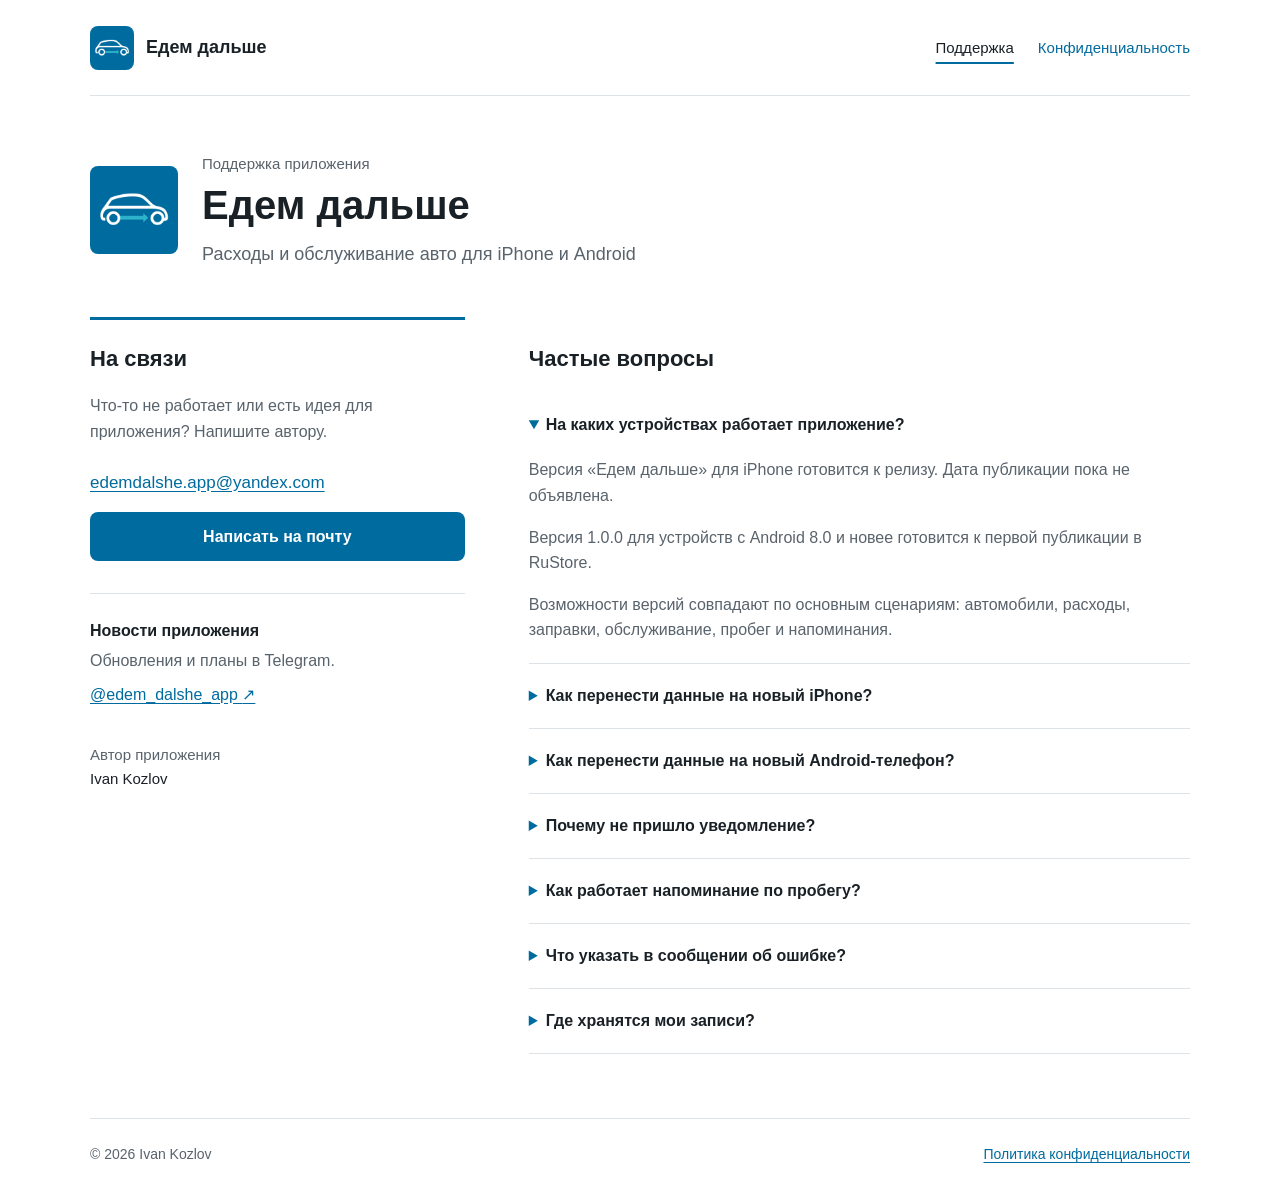
==== index.html @ 386fa248 "Add files via upload" ====
<!doctype html>
<html lang="ru">
<head>
  <meta charset="utf-8">
  <meta name="viewport" content="width=device-width, initial-scale=1">
  <meta name="color-scheme" content="light dark">
  <title>Едем дальше — поддержка</title>
  <meta name="description" content="Поддержка приложения «Едем дальше» для iPhone и Android: связь с автором, перенос данных и ответы на вопросы о напоминаниях.">
  <link rel="icon" type="image/png" href="app-icon.png">
  <link rel="stylesheet" href="styles.css">
</head>
<body>
  <a class="skip" href="#main">К содержимому</a>
  <header class="site-header wrap">
    <a class="brand" href="index.html" aria-label="Едем дальше — поддержка"><img src="app-icon.png" width="44" height="44" alt=""><span>Едем дальше</span></a>
    <nav aria-label="Основная навигация"><a href="index.html" aria-current="page">Поддержка</a><a href="privacy.html">Конфиденциальность</a></nav>
  </header>
  <main id="main" class="wrap">
    <section class="intro" aria-labelledby="title">
      <img class="app-icon" src="app-icon.png" width="88" height="88" alt="Иконка приложения: автомобиль со стрелкой вперёд">
      <div><p class="eyebrow">Поддержка приложения</p><h1 id="title">Едем дальше</h1><p class="lead">Расходы и обслуживание авто для iPhone и Android</p></div>
    </section>
    <div class="support-layout">
      <section class="contact" aria-labelledby="contact-title">
        <h2 id="contact-title">На связи</h2>
        <p>Что-то не работает или есть идея для приложения? Напишите автору.</p>
        <a class="email" href="mailto:edemdalshe.app@yandex.com">edemdalshe.app@yandex.com</a>
        <a class="button" href="mailto:edemdalshe.app@yandex.com?subject=%D0%95%D0%B4%D0%B5%D0%BC%20%D0%B4%D0%B0%D0%BB%D1%8C%D1%88%D0%B5%3A%20%D0%BF%D0%BE%D0%B4%D0%B4%D0%B5%D1%80%D0%B6%D0%BA%D0%B0">Написать на почту</a>
        <div class="channel"><h3>Новости приложения</h3><p>Обновления и планы в Telegram.</p><a href="https://t.me/edem_dalshe_app">@edem_dalshe_app <span aria-hidden="true">↗</span></a></div>
        <p class="author">Автор приложения<br><strong>Ivan Kozlov</strong></p>
      </section>
      <section class="questions" aria-labelledby="questions-title">
        <h2 id="questions-title">Частые вопросы</h2>
        <details open><summary>На каких устройствах работает приложение?</summary><div class="answer"><p>Версия «Едем дальше» для iPhone готовится к релизу. Дата публикации пока не объявлена.</p><p>Версия 1.0.0 для устройств с Android 8.0 и новее готовится к первой публикации в RuStore.</p><p>Возможности версий совпадают по основным сценариям: автомобили, расходы, заправки, обслуживание, пробег и напоминания.</p></div></details>
        <details><summary>Как перенести данные на новый iPhone?</summary><div class="answer">
          <p>В текущей версии нет автоматической синхронизации. После простой установки на новый телефон старые записи не появятся.</p>
          <ol><li>На старом iPhone откройте «Ещё» и трижды нажмите на версию приложения.</li><li>Создайте резервную копию и сохраните файл вне приложения, например в iCloud Drive через «Файлы».</li><li>На новом iPhone откройте то же меню и восстановите данные из файла.</li></ol>
          <p class="notice"><strong>Восстановление заменяет текущие данные.</strong> Сначала сохраните отдельную копию записей нового телефона, если они нужны. Не удаляйте исходный файл до проверки переноса.</p>
        </div></details>
        <details><summary>Как перенести данные на новый Android-телефон?</summary><div class="answer"><p>В приложении пока нет аккаунта, облачной синхронизации или ручного экспорта данных на Android.</p><p>Android может восстановить данные через системную резервную копию или перенос между устройствами, если эта функция включена. Результат зависит от версии Android, производителя телефона и настроек резервного копирования, поэтому автоматическое восстановление не гарантируется.</p><p class="notice"><strong>Не удаляйте приложение со старого телефона, пока не проверите данные на новом.</strong></p></div></details>
        <details><summary>Почему не пришло уведомление?</summary><div class="answer"><p>Проверьте разрешение на уведомления для «Едем дальше» в настройках iPhone или Android, а также режим фокусирования или «Не беспокоить». На Android дополнительно проверьте ограничения фоновой работы и экономии заряда для приложения.</p><p>Уведомление по дате планируется на 09:00. Если это время уже прошло, оно не переносится автоматически на следующий день.</p></div></details>
        <details><summary>Как работает напоминание по пробегу?</summary><div class="answer"><p>Приложение сравнивает порог напоминания с последним внесённым пробегом. Если наступила дата или достигнут пробег, напоминание становится актуальным внутри приложения.</p><p>Пробег нужно обновлять вручную: приложение не считывает одометр и не отправляет отдельное системное уведомление при достижении порога.</p></div></details>
        <details><summary>Что указать в сообщении об ошибке?</summary><div class="answer"><p>Опишите, что произошло и какие действия к этому привели. Укажите модель устройства, версию iOS или Android и версию приложения из раздела «Ещё».</p><p>Можно приложить скриншот. Предварительно закройте госномер, VIN и другую личную информацию. Пароли и коды подтверждения не нужны.</p></div></details>
        <details><summary>Где хранятся мои записи?</summary><div class="answer"><p>Записи об автомобилях хранятся локально на вашем устройстве. Автор не получает их автоматически. Экспортированные копии хранятся там, куда вы их сохранили.</p><p>Подробнее об обработке данных и обращений: <a href="privacy.html">политика конфиденциальности</a>.</p></div></details>
      </section>
    </div>
  </main>
  <footer class="site-footer wrap"><span>© 2026 Ivan Kozlov</span><a href="privacy.html">Политика конфиденциальности</a></footer>
</body>
</html>
---- styles.css ----
:root {
  color-scheme: light dark;
  --bg: #fff;
  --text: #192126;
  --muted: #59636c;
  --line: #dde3e7;
  --accent: #006b9e;
  --soft: #f3f6f8;
  --notice: #eff7f3;
  --notice-line: #3d8066;
  font-family: -apple-system, BlinkMacSystemFont, "Segoe UI", sans-serif;
  font-size: 16px;
  line-height: 1.6;
  letter-spacing: 0;
  background: var(--bg);
  color: var(--text);
}
* { box-sizing: border-box; }
body { margin: 0; overflow-wrap: anywhere; }
a { color: var(--accent); text-underline-offset: .2em; overflow-wrap: anywhere; }
a:hover { text-decoration-thickness: 2px; }
a:focus-visible, summary:focus-visible { outline: 3px solid var(--accent); outline-offset: 5px; }
img { display: block; max-width: 100%; }
.wrap { width: min(1100px, calc(100% - 64px)); margin-inline: auto; }
.site-header { min-height: 96px; display: flex; align-items: center; justify-content: space-between; gap: 24px; border-bottom: 1px solid var(--line); padding-block: 20px; }
.brand { display: flex; align-items: center; gap: 12px; color: var(--text); text-decoration: none; font-weight: 700; font-size: 1.125rem; }
.brand img { border-radius: 8px; flex-shrink: 0; }
nav { display: flex; gap: 24px; flex-wrap: wrap; font-size: .9375rem; }
nav a { text-decoration: none; padding-block: 6px; }
nav a[aria-current="page"] { color: var(--text); text-decoration: underline; text-decoration-color: var(--accent); text-decoration-thickness: 2px; text-underline-offset: 9px; }
.intro { display: flex; align-items: center; gap: 24px; padding-block: 56px 48px; }
.app-icon { border-radius: 8px; flex-shrink: 0; }
.eyebrow { color: var(--muted); font-size: .9375rem; margin: 0 0 6px; }
h1, h2, h3, p { margin-top: 0; }
h1 { font-size: 2.5rem; line-height: 1.15; margin-bottom: 12px; overflow-wrap: anywhere; }
h2 { font-size: 1.375rem; line-height: 1.35; margin-bottom: 20px; }
h3 { font-size: 1rem; margin-bottom: 4px; }
.lead { font-size: 1.125rem; color: var(--muted); margin: 0; }
.support-layout { display: grid; grid-template-columns: minmax(0, .85fr) minmax(0, 1.5fr); gap: 64px; padding-bottom: 64px; }
.contact { border-top: 3px solid var(--accent); padding-top: 24px; }
.contact > p, .channel p { color: var(--muted); }
.email { display: block; margin: 24px 0 16px; font-size: 1.0625rem; }
.button { display: flex; align-items: center; justify-content: center; min-height: 48px; padding: 12px 20px; border-radius: 8px; background: #006b9e; color: #fff; font-weight: 600; text-decoration: none; text-align: center; }
.button:hover { background: #00547e; }
.channel { border-top: 1px solid var(--line); margin-top: 32px; padding-top: 24px; }
.channel p { margin-bottom: 8px; }
.author { margin: 36px 0 0; font-size: .9375rem; }
.author strong { color: var(--text); font-weight: 500; }
.questions { padding-top: 27px; min-width: 0; }
details { border-bottom: 1px solid var(--line); }
summary { cursor: pointer; padding: 20px 0; font-weight: 600; line-height: 1.5; }
summary::marker { color: var(--accent); }
.answer { padding-bottom: 20px; color: var(--muted); }
.answer p:last-child { margin-bottom: 0; }
ol, ul { padding-left: 24px; }
li { margin-bottom: 10px; }
.notice { background: var(--notice); border-left: 3px solid var(--notice-line); padding: 16px 20px; color: var(--text); margin-top: 24px; }
.site-footer { border-top: 1px solid var(--line); padding-block: 24px 32px; display: flex; justify-content: space-between; gap: 16px; flex-wrap: wrap; color: var(--muted); font-size: .875rem; }
.document { max-width: 760px; margin-inline: auto; padding-block: 48px 64px; }
.document h1 { font-size: 2.25rem; margin-bottom: 20px; }
.document .meta { font-size: .9375rem; color: var(--muted); }
.document section { margin-top: 36px; }
.document h2 { margin-bottom: 12px; }
.document p { margin-bottom: 16px; }
.document .scope { background: var(--soft); padding: 20px 24px; margin-block: 28px; }
.skip { position: absolute; top: -100px; left: 16px; padding: 12px; background: var(--bg); z-index: 1; }
.skip:focus { top: 12px; }
@media (prefers-color-scheme: dark) {
  :root { --bg: #141719; --text: #f2f4f5; --muted: #acb7be; --line: #354046; --accent: #64c8f1; --soft: #22292d; --notice: #1e3029; --notice-line: #71b998; }
}
@media (max-width: 760px) {
  .wrap { width: calc(100% - 40px); }
  .site-header { align-items: flex-start; flex-direction: column; gap: 16px; }
  nav { gap: 12px 22px; }
  .intro { gap: 16px; padding-block: 36px; }
  .app-icon { width: 64px; height: 64px; }
  h1 { font-size: 2rem; }
  .support-layout { grid-template-columns: minmax(0, 1fr); gap: 36px; padding-bottom: 40px; }
  .questions { padding-top: 0; }
  .contact { padding-top: 20px; }
  .document { padding-block: 32px 40px; }
  .document h1 { font-size: 1.875rem; }
}
@media (max-width: 360px) {
  .intro { align-items: flex-start; flex-direction: column; }
  .document h1 { font-size: 1.375rem; }
}
@media print {
  :root { --bg: #fff; --text: #000; --muted: #333; --accent: #000; }
  .site-header, .site-footer, .skip { display: none; }
  .wrap { width: 100%; }
  .document { padding: 0; max-width: none; }
}
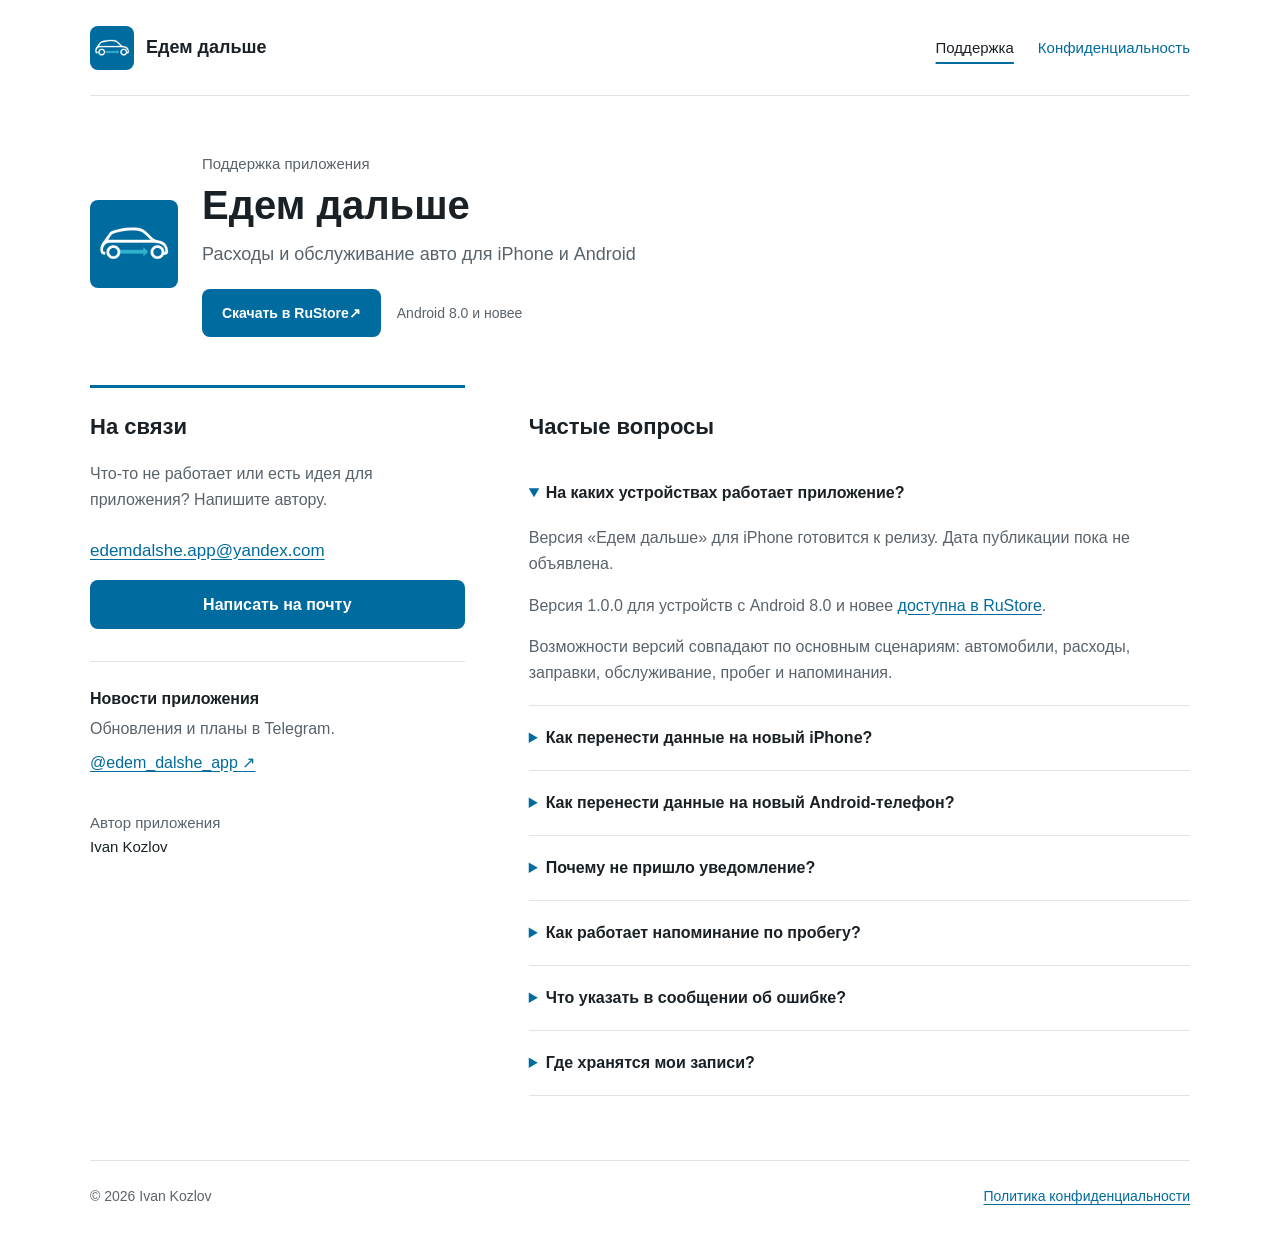
==== commit 1acff690: "Add files via upload rustore-release" ====
--- a/index.html
+++ b/index.html
@@ -18,7 +18,7 @@
   <main id="main" class="wrap">
     <section class="intro" aria-labelledby="title">
       <img class="app-icon" src="app-icon.png" width="88" height="88" alt="Иконка приложения: автомобиль со стрелкой вперёд">
-      <div><p class="eyebrow">Поддержка приложения</p><h1 id="title">Едем дальше</h1><p class="lead">Расходы и обслуживание авто для iPhone и Android</p></div>
+      <div><p class="eyebrow">Поддержка приложения</p><h1 id="title">Едем дальше</h1><p class="lead">Расходы и обслуживание авто для iPhone и Android</p><div class="store-actions"><a class="button store-button" href="https://www.rustore.ru/catalog/app/com.edemdalshe.android" target="_blank" rel="noopener">Скачать в RuStore <span aria-hidden="true">↗</span></a><span>Android 8.0 и новее</span></div></div>
     </section>
     <div class="support-layout">
       <section class="contact" aria-labelledby="contact-title">
@@ -31,7 +31,7 @@
       </section>
       <section class="questions" aria-labelledby="questions-title">
         <h2 id="questions-title">Частые вопросы</h2>
-        <details open><summary>На каких устройствах работает приложение?</summary><div class="answer"><p>Версия «Едем дальше» для iPhone готовится к релизу. Дата публикации пока не объявлена.</p><p>Версия 1.0.0 для устройств с Android 8.0 и новее готовится к первой публикации в RuStore.</p><p>Возможности версий совпадают по основным сценариям: автомобили, расходы, заправки, обслуживание, пробег и напоминания.</p></div></details>
+        <details open><summary>На каких устройствах работает приложение?</summary><div class="answer"><p>Версия «Едем дальше» для iPhone готовится к релизу. Дата публикации пока не объявлена.</p><p>Версия 1.0.0 для устройств с Android 8.0 и новее <a href="https://www.rustore.ru/catalog/app/com.edemdalshe.android" target="_blank" rel="noopener">доступна в RuStore</a>.</p><p>Возможности версий совпадают по основным сценариям: автомобили, расходы, заправки, обслуживание, пробег и напоминания.</p></div></details>
         <details><summary>Как перенести данные на новый iPhone?</summary><div class="answer">
           <p>В текущей версии нет автоматической синхронизации. После простой установки на новый телефон старые записи не появятся.</p>
           <ol><li>На старом iPhone откройте «Ещё» и трижды нажмите на версию приложения.</li><li>Создайте резервную копию и сохраните файл вне приложения, например в iCloud Drive через «Файлы».</li><li>На новом iPhone откройте то же меню и восстановите данные из файла.</li></ol>
--- a/styles.css
+++ b/styles.css
@@ -29,6 +29,7 @@
 nav a { text-decoration: none; padding-block: 6px; }
 nav a[aria-current="page"] { color: var(--text); text-decoration: underline; text-decoration-color: var(--accent); text-decoration-thickness: 2px; text-underline-offset: 9px; }
 .intro { display: flex; align-items: center; gap: 24px; padding-block: 56px 48px; }
+.intro > div { min-width: 0; }
 .app-icon { border-radius: 8px; flex-shrink: 0; }
 .eyebrow { color: var(--muted); font-size: .9375rem; margin: 0 0 6px; }
 h1, h2, h3, p { margin-top: 0; }
@@ -36,7 +37,10 @@
 h2 { font-size: 1.375rem; line-height: 1.35; margin-bottom: 20px; }
 h3 { font-size: 1rem; margin-bottom: 4px; }
 .lead { font-size: 1.125rem; color: var(--muted); margin: 0; }
+.store-actions { display: flex; align-items: center; gap: 16px; margin-top: 20px; color: var(--muted); font-size: .875rem; }
+.store-button { display: inline-flex; width: fit-content; min-height: 44px; padding-inline: 18px; }
 .support-layout { display: grid; grid-template-columns: minmax(0, .85fr) minmax(0, 1.5fr); gap: 64px; padding-bottom: 64px; }
+.support-layout > * { min-width: 0; }
 .contact { border-top: 3px solid var(--accent); padding-top: 24px; }
 .contact > p, .channel p { color: var(--muted); }
 .email { display: block; margin: 24px 0 16px; font-size: 1.0625rem; }
@@ -75,14 +79,17 @@
   .intro { gap: 16px; padding-block: 36px; }
   .app-icon { width: 64px; height: 64px; }
   h1 { font-size: 2rem; }
+  .store-actions { align-items: flex-start; flex-direction: column; gap: 8px; }
   .support-layout { grid-template-columns: minmax(0, 1fr); gap: 36px; padding-bottom: 40px; }
   .questions { padding-top: 0; }
   .contact { padding-top: 20px; }
   .document { padding-block: 32px 40px; }
   .document h1 { font-size: 1.875rem; }
 }
+@media (max-width: 520px) {
+  .intro { align-items: flex-start; flex-direction: column; }
+}
 @media (max-width: 360px) {
-  .intro { align-items: flex-start; flex-direction: column; }
   .document h1 { font-size: 1.375rem; }
 }
 @media print {
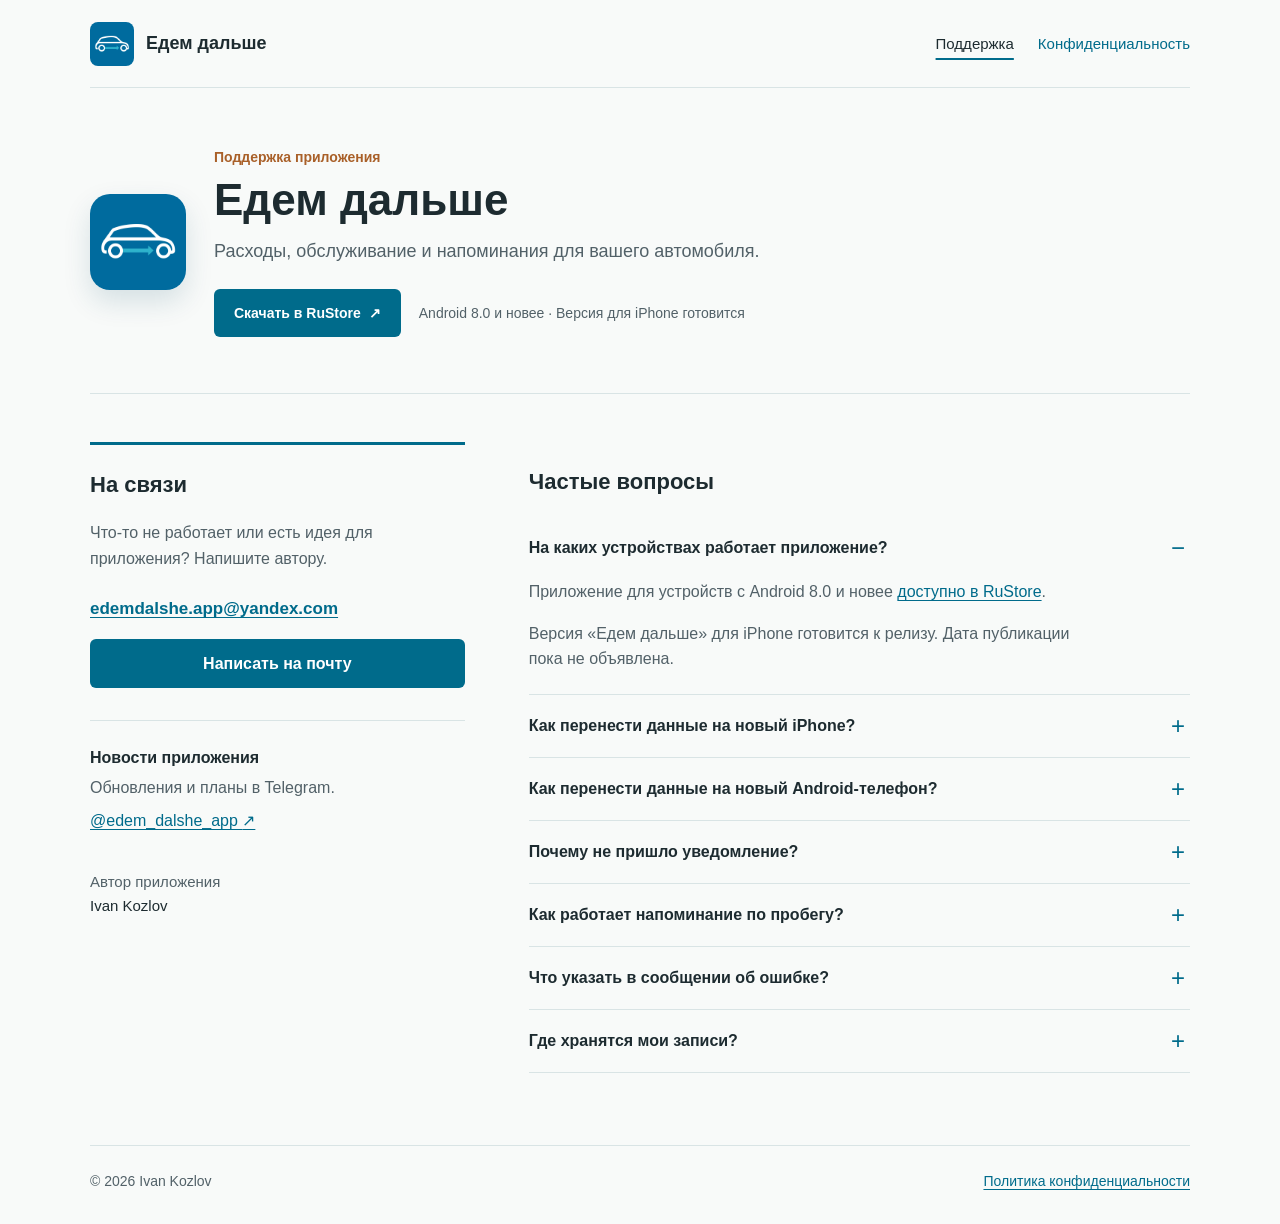
==== commit 31d6abd4: "Add files via upload style editing, version numbering removed" ====
--- a/index.html
+++ b/index.html
@@ -18,7 +18,7 @@
   <main id="main" class="wrap">
     <section class="intro" aria-labelledby="title">
       <img class="app-icon" src="app-icon.png" width="88" height="88" alt="Иконка приложения: автомобиль со стрелкой вперёд">
-      <div><p class="eyebrow">Поддержка приложения</p><h1 id="title">Едем дальше</h1><p class="lead">Расходы и обслуживание авто для iPhone и Android</p><div class="store-actions"><a class="button store-button" href="https://www.rustore.ru/catalog/app/com.edemdalshe.android" target="_blank" rel="noopener">Скачать в RuStore <span aria-hidden="true">↗</span></a><span>Android 8.0 и новее</span></div></div>
+      <div class="intro-copy"><p class="eyebrow">Поддержка приложения</p><h1 id="title">Едем дальше</h1><p class="lead">Расходы, обслуживание и напоминания для вашего автомобиля.</p><div class="store-actions"><a class="button store-button" href="https://www.rustore.ru/catalog/app/com.edemdalshe.android" target="_blank" rel="noopener">Скачать в RuStore <span aria-hidden="true">↗</span></a><span>Android 8.0 и новее · Версия для iPhone готовится</span></div></div>
     </section>
     <div class="support-layout">
       <section class="contact" aria-labelledby="contact-title">
@@ -31,7 +31,7 @@
       </section>
       <section class="questions" aria-labelledby="questions-title">
         <h2 id="questions-title">Частые вопросы</h2>
-        <details open><summary>На каких устройствах работает приложение?</summary><div class="answer"><p>Версия «Едем дальше» для iPhone готовится к релизу. Дата публикации пока не объявлена.</p><p>Версия 1.0.0 для устройств с Android 8.0 и новее <a href="https://www.rustore.ru/catalog/app/com.edemdalshe.android" target="_blank" rel="noopener">доступна в RuStore</a>.</p><p>Возможности версий совпадают по основным сценариям: автомобили, расходы, заправки, обслуживание, пробег и напоминания.</p></div></details>
+        <details open><summary>На каких устройствах работает приложение?</summary><div class="answer"><p>Приложение для устройств с Android 8.0 и новее <a href="https://www.rustore.ru/catalog/app/com.edemdalshe.android" target="_blank" rel="noopener">доступно в RuStore</a>.</p><p>Версия «Едем дальше» для iPhone готовится к релизу. Дата публикации пока не объявлена.</p></div></details>
         <details><summary>Как перенести данные на новый iPhone?</summary><div class="answer">
           <p>В текущей версии нет автоматической синхронизации. После простой установки на новый телефон старые записи не появятся.</p>
           <ol><li>На старом iPhone откройте «Ещё» и трижды нажмите на версию приложения.</li><li>Создайте резервную копию и сохраните файл вне приложения, например в iCloud Drive через «Файлы».</li><li>На новом iPhone откройте то же меню и восстановите данные из файла.</li></ol>
--- a/styles.css
+++ b/styles.css
@@ -1,11 +1,13 @@
 :root {
   color-scheme: light dark;
-  --bg: #fff;
-  --text: #192126;
-  --muted: #59636c;
-  --line: #dde3e7;
-  --accent: #006b9e;
-  --soft: #f3f6f8;
+  --bg: #f8faf9;
+  --text: #1d2b30;
+  --muted: #526168;
+  --line: #d9e4e5;
+  --accent: #006b8b;
+  --accent-hover: #00536e;
+  --warm: #a96029;
+  --soft: #eef4f4;
   --notice: #eff7f3;
   --notice-line: #3d8066;
   font-family: -apple-system, BlinkMacSystemFont, "Segoe UI", sans-serif;
@@ -22,39 +24,42 @@
 a:focus-visible, summary:focus-visible { outline: 3px solid var(--accent); outline-offset: 5px; }
 img { display: block; max-width: 100%; }
 .wrap { width: min(1100px, calc(100% - 64px)); margin-inline: auto; }
-.site-header { min-height: 96px; display: flex; align-items: center; justify-content: space-between; gap: 24px; border-bottom: 1px solid var(--line); padding-block: 20px; }
+.site-header { min-height: 88px; display: flex; align-items: center; justify-content: space-between; gap: 24px; border-bottom: 1px solid var(--line); padding-block: 18px; }
 .brand { display: flex; align-items: center; gap: 12px; color: var(--text); text-decoration: none; font-weight: 700; font-size: 1.125rem; }
 .brand img { border-radius: 8px; flex-shrink: 0; }
 nav { display: flex; gap: 24px; flex-wrap: wrap; font-size: .9375rem; }
 nav a { text-decoration: none; padding-block: 6px; }
 nav a[aria-current="page"] { color: var(--text); text-decoration: underline; text-decoration-color: var(--accent); text-decoration-thickness: 2px; text-underline-offset: 9px; }
-.intro { display: flex; align-items: center; gap: 24px; padding-block: 56px 48px; }
-.intro > div { min-width: 0; }
-.app-icon { border-radius: 8px; flex-shrink: 0; }
-.eyebrow { color: var(--muted); font-size: .9375rem; margin: 0 0 6px; }
+.intro { display: flex; align-items: center; gap: 28px; padding-block: 58px 56px; border-bottom: 1px solid var(--line); }
+.intro-copy { min-width: 0; }
+.app-icon { width: 96px; height: 96px; border-radius: 20px; flex-shrink: 0; box-shadow: 0 12px 28px rgba(0, 72, 96, .14); }
+.eyebrow { color: var(--warm); font-size: .875rem; font-weight: 700; margin: 0 0 7px; }
 h1, h2, h3, p { margin-top: 0; }
-h1 { font-size: 2.5rem; line-height: 1.15; margin-bottom: 12px; overflow-wrap: anywhere; }
+h1 { font-size: 2.75rem; line-height: 1.12; margin-bottom: 12px; overflow-wrap: anywhere; }
 h2 { font-size: 1.375rem; line-height: 1.35; margin-bottom: 20px; }
 h3 { font-size: 1rem; margin-bottom: 4px; }
-.lead { font-size: 1.125rem; color: var(--muted); margin: 0; }
-.store-actions { display: flex; align-items: center; gap: 16px; margin-top: 20px; color: var(--muted); font-size: .875rem; }
-.store-button { display: inline-flex; width: fit-content; min-height: 44px; padding-inline: 18px; }
-.support-layout { display: grid; grid-template-columns: minmax(0, .85fr) minmax(0, 1.5fr); gap: 64px; padding-bottom: 64px; }
+.lead { max-width: 620px; font-size: 1.125rem; color: var(--muted); margin: 0; }
+.store-actions { display: flex; align-items: center; flex-wrap: wrap; gap: 12px 18px; margin-top: 24px; color: var(--muted); font-size: .875rem; }
+.store-button { display: inline-flex; width: fit-content; min-height: 48px; padding-inline: 20px; gap: 8px; }
+.support-layout { display: grid; grid-template-columns: minmax(0, .85fr) minmax(0, 1.5fr); gap: 64px; padding-block: 48px 72px; }
 .support-layout > * { min-width: 0; }
-.contact { border-top: 3px solid var(--accent); padding-top: 24px; }
+.contact { border-top: 3px solid var(--accent); padding-top: 25px; }
 .contact > p, .channel p { color: var(--muted); }
-.email { display: block; margin: 24px 0 16px; font-size: 1.0625rem; }
-.button { display: flex; align-items: center; justify-content: center; min-height: 48px; padding: 12px 20px; border-radius: 8px; background: #006b9e; color: #fff; font-weight: 600; text-decoration: none; text-align: center; }
-.button:hover { background: #00547e; }
+.email { display: block; margin: 24px 0 16px; font-size: 1.0625rem; font-weight: 600; }
+.button { display: flex; align-items: center; justify-content: center; min-height: 48px; padding: 12px 20px; border-radius: 6px; background: #006b8b; color: #fff; font-weight: 600; text-decoration: none; text-align: center; }
+.button:hover { background: var(--accent-hover); }
 .channel { border-top: 1px solid var(--line); margin-top: 32px; padding-top: 24px; }
 .channel p { margin-bottom: 8px; }
 .author { margin: 36px 0 0; font-size: .9375rem; }
 .author strong { color: var(--text); font-weight: 500; }
-.questions { padding-top: 27px; min-width: 0; }
+.questions { padding-top: 25px; min-width: 0; }
 details { border-bottom: 1px solid var(--line); }
-summary { cursor: pointer; padding: 20px 0; font-weight: 600; line-height: 1.5; }
-summary::marker { color: var(--accent); }
-.answer { padding-bottom: 20px; color: var(--muted); }
+summary { cursor: pointer; display: flex; align-items: center; justify-content: space-between; gap: 20px; list-style: none; padding: 19px 0; font-weight: 600; line-height: 1.5; }
+summary::-webkit-details-marker { display: none; }
+summary::after { content: "+"; flex: 0 0 24px; color: var(--accent); font-size: 1.5rem; font-weight: 400; line-height: 1; text-align: center; }
+details[open] summary::after { content: "−"; }
+summary:hover { color: var(--accent); }
+.answer { max-width: 66ch; padding: 0 36px 22px 0; color: var(--muted); }
 .answer p:last-child { margin-bottom: 0; }
 ol, ul { padding-left: 24px; }
 li { margin-bottom: 10px; }
@@ -70,17 +75,17 @@
 .skip { position: absolute; top: -100px; left: 16px; padding: 12px; background: var(--bg); z-index: 1; }
 .skip:focus { top: 12px; }
 @media (prefers-color-scheme: dark) {
-  :root { --bg: #141719; --text: #f2f4f5; --muted: #acb7be; --line: #354046; --accent: #64c8f1; --soft: #22292d; --notice: #1e3029; --notice-line: #71b998; }
+  :root { --bg: #131b1e; --text: #f0f5f4; --muted: #b2c1c4; --line: #33454a; --accent: #78cfe3; --accent-hover: #075b77; --warm: #e9ac74; --soft: #223034; --notice: #1e3029; --notice-line: #71b998; }
 }
 @media (max-width: 760px) {
   .wrap { width: calc(100% - 40px); }
   .site-header { align-items: flex-start; flex-direction: column; gap: 16px; }
   nav { gap: 12px 22px; }
-  .intro { gap: 16px; padding-block: 36px; }
-  .app-icon { width: 64px; height: 64px; }
+  .intro { gap: 18px; padding-block: 40px; }
+  .app-icon { width: 72px; height: 72px; border-radius: 16px; }
   h1 { font-size: 2rem; }
-  .store-actions { align-items: flex-start; flex-direction: column; gap: 8px; }
-  .support-layout { grid-template-columns: minmax(0, 1fr); gap: 36px; padding-bottom: 40px; }
+  .store-actions { align-items: flex-start; flex-direction: column; gap: 10px; }
+  .support-layout { grid-template-columns: minmax(0, 1fr); gap: 42px; padding-block: 38px 48px; }
   .questions { padding-top: 0; }
   .contact { padding-top: 20px; }
   .document { padding-block: 32px 40px; }
@@ -88,6 +93,7 @@
 }
 @media (max-width: 520px) {
   .intro { align-items: flex-start; flex-direction: column; }
+  .answer { padding-right: 0; }
 }
 @media (max-width: 360px) {
   .document h1 { font-size: 1.375rem; }
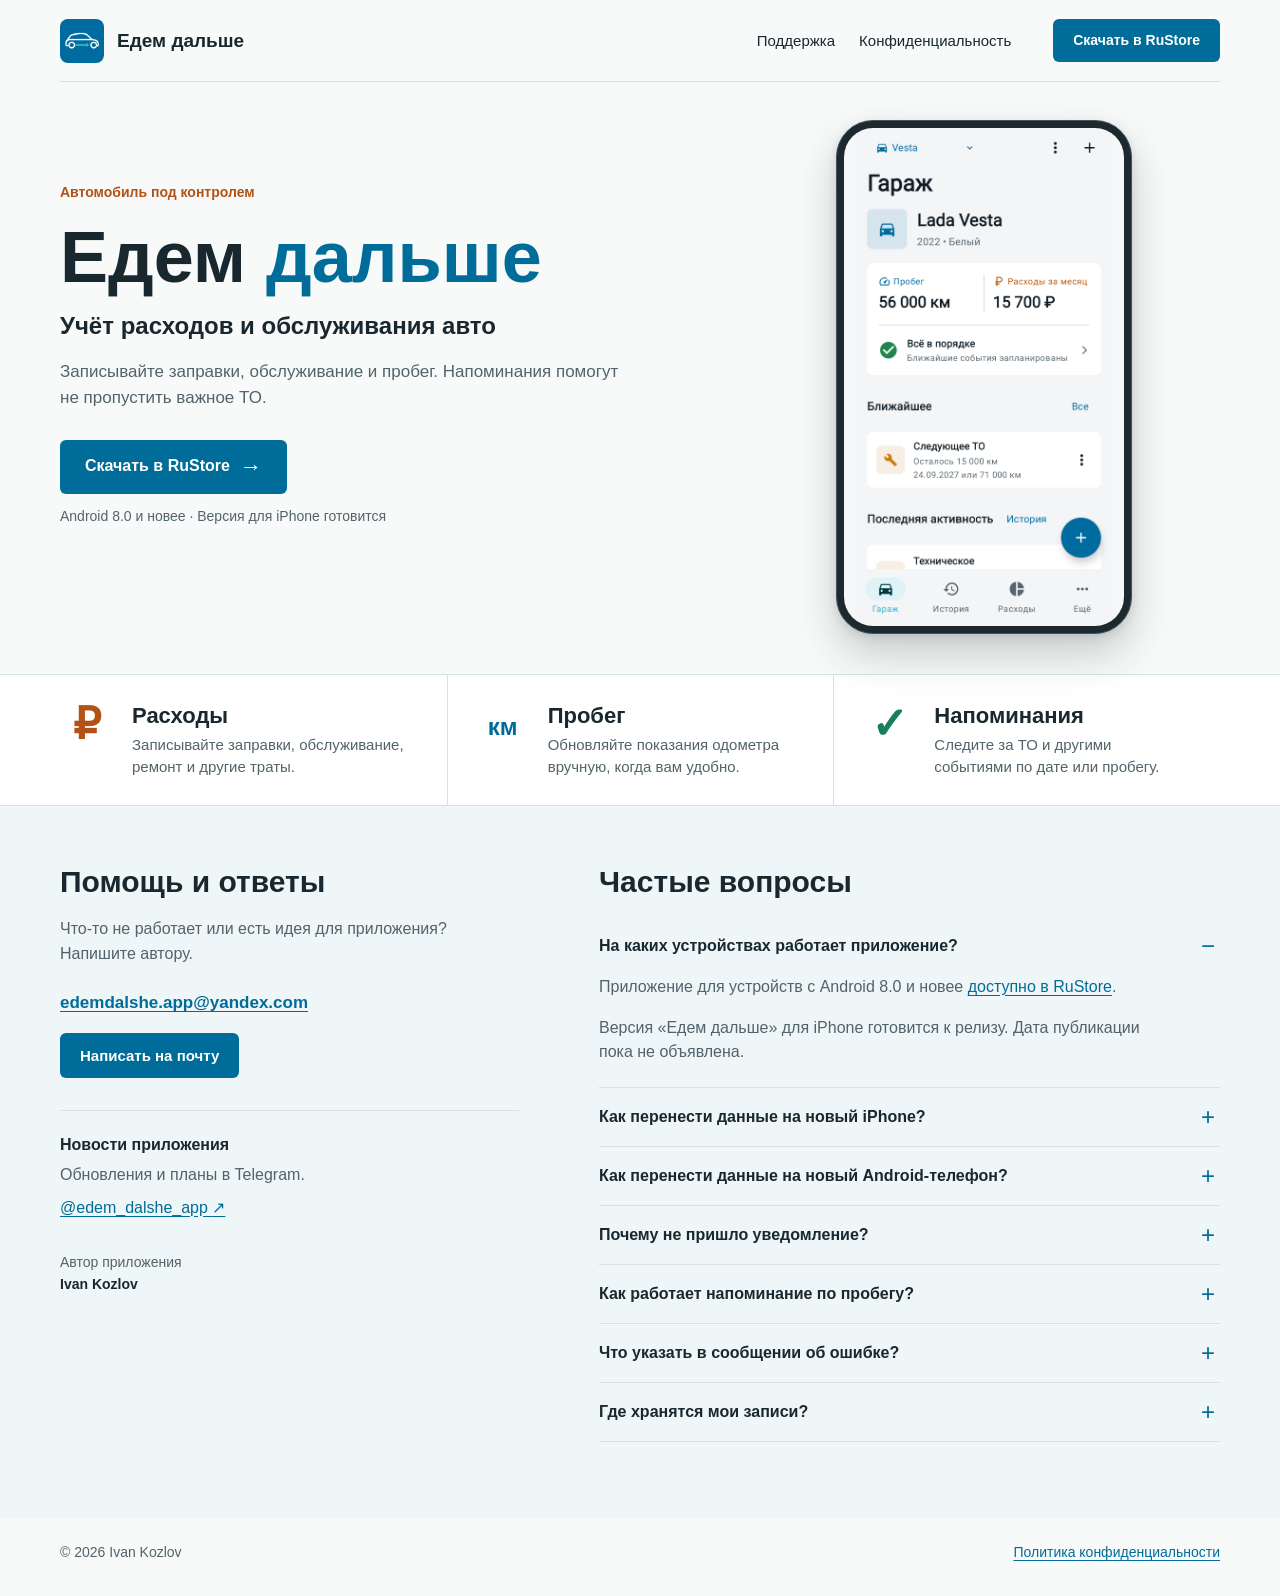
==== commit 54d5f59e: "new styles" ====
--- a/index.html
+++ b/index.html
@@ -4,25 +4,46 @@
   <meta charset="utf-8">
   <meta name="viewport" content="width=device-width, initial-scale=1">
   <meta name="color-scheme" content="light dark">
-  <title>Едем дальше — поддержка</title>
-  <meta name="description" content="Поддержка приложения «Едем дальше» для iPhone и Android: связь с автором, перенос данных и ответы на вопросы о напоминаниях.">
+  <title>Едем дальше — расходы и обслуживание автомобиля</title>
+  <meta name="description" content="Едем дальше — учёт расходов, пробега и обслуживания автомобиля. Скачать для Android в RuStore, поддержка и ответы на вопросы.">
   <link rel="icon" type="image/png" href="app-icon.png">
   <link rel="stylesheet" href="styles.css">
 </head>
 <body>
   <a class="skip" href="#main">К содержимому</a>
   <header class="site-header wrap">
-    <a class="brand" href="index.html" aria-label="Едем дальше — поддержка"><img src="app-icon.png" width="44" height="44" alt=""><span>Едем дальше</span></a>
-    <nav aria-label="Основная навигация"><a href="index.html" aria-current="page">Поддержка</a><a href="privacy.html">Конфиденциальность</a></nav>
+    <a class="brand" href="index.html" aria-label="Едем дальше — главная"><img src="app-icon.png" width="44" height="44" alt=""><span>Едем дальше</span></a>
+    <div class="header-actions">
+      <nav aria-label="Основная навигация"><a href="#support">Поддержка</a><a href="privacy.html">Конфиденциальность</a></nav>
+      <a class="header-download" href="https://www.rustore.ru/catalog/app/com.edemdalshe.android" target="_blank" rel="noopener">Скачать в RuStore</a>
+    </div>
   </header>
-  <main id="main" class="wrap">
-    <section class="intro" aria-labelledby="title">
-      <img class="app-icon" src="app-icon.png" width="88" height="88" alt="Иконка приложения: автомобиль со стрелкой вперёд">
-      <div class="intro-copy"><p class="eyebrow">Поддержка приложения</p><h1 id="title">Едем дальше</h1><p class="lead">Расходы, обслуживание и напоминания для вашего автомобиля.</p><div class="store-actions"><a class="button store-button" href="https://www.rustore.ru/catalog/app/com.edemdalshe.android" target="_blank" rel="noopener">Скачать в RuStore <span aria-hidden="true">↗</span></a><span>Android 8.0 и новее · Версия для iPhone готовится</span></div></div>
+  <main id="main">
+    <section class="intro wrap" aria-labelledby="title">
+      <div class="intro-copy">
+        <p class="eyebrow">Автомобиль под контролем</p>
+        <h1 id="title">Едем <span>дальше</span></h1>
+        <p class="lead">Учёт расходов и обслуживания авто</p>
+        <p class="intro-description">Записывайте заправки, обслуживание и пробег. Напоминания помогут не пропустить важное ТО.</p>
+        <a class="button primary-download" href="https://www.rustore.ru/catalog/app/com.edemdalshe.android" target="_blank" rel="noopener">Скачать в RuStore <span aria-hidden="true">→</span></a>
+        <p class="availability">Android 8.0 и новее · Версия для iPhone готовится</p>
+      </div>
+      <figure class="app-preview"><img src="garage-preview.png" width="1179" height="2096" alt="Экран гаража: автомобиль Lada Vesta, пробег, расходы за месяц и ближайшее ТО"></figure>
     </section>
-    <div class="support-layout">
+    <section class="features-band" aria-labelledby="features-title">
+      <div class="wrap">
+        <h2 id="features-title" class="sr-only">Возможности приложения</h2>
+        <div class="features">
+          <div class="feature"><span class="feature-mark expense-mark" aria-hidden="true">₽</span><div><h3>Расходы</h3><p>Записывайте заправки, обслуживание, ремонт и другие траты.</p></div></div>
+          <div class="feature"><span class="feature-mark mileage-mark" aria-hidden="true">км</span><div><h3>Пробег</h3><p>Обновляйте показания одометра вручную, когда вам удобно.</p></div></div>
+          <div class="feature"><span class="feature-mark reminder-mark" aria-hidden="true">✓</span><div><h3>Напоминания</h3><p>Следите за ТО и другими событиями по дате или пробегу.</p></div></div>
+        </div>
+      </div>
+    </section>
+    <section id="support" class="support-band" aria-label="Поддержка">
+      <div class="wrap support-layout">
       <section class="contact" aria-labelledby="contact-title">
-        <h2 id="contact-title">На связи</h2>
+        <h2 id="contact-title">Помощь и ответы</h2>
         <p>Что-то не работает или есть идея для приложения? Напишите автору.</p>
         <a class="email" href="mailto:edemdalshe.app@yandex.com">edemdalshe.app@yandex.com</a>
         <a class="button" href="mailto:edemdalshe.app@yandex.com?subject=%D0%95%D0%B4%D0%B5%D0%BC%20%D0%B4%D0%B0%D0%BB%D1%8C%D1%88%D0%B5%3A%20%D0%BF%D0%BE%D0%B4%D0%B4%D0%B5%D1%80%D0%B6%D0%BA%D0%B0">Написать на почту</a>
@@ -43,7 +64,8 @@
         <details><summary>Что указать в сообщении об ошибке?</summary><div class="answer"><p>Опишите, что произошло и какие действия к этому привели. Укажите модель устройства, версию iOS или Android и версию приложения из раздела «Ещё».</p><p>Можно приложить скриншот. Предварительно закройте госномер, VIN и другую личную информацию. Пароли и коды подтверждения не нужны.</p></div></details>
         <details><summary>Где хранятся мои записи?</summary><div class="answer"><p>Записи об автомобилях хранятся локально на вашем устройстве. Автор не получает их автоматически. Экспортированные копии хранятся там, куда вы их сохранили.</p><p>Подробнее об обработке данных и обращений: <a href="privacy.html">политика конфиденциальности</a>.</p></div></details>
       </section>
-    </div>
+      </div>
+    </section>
   </main>
   <footer class="site-footer wrap"><span>© 2026 Ivan Kozlov</span><a href="privacy.html">Политика конфиденциальности</a></footer>
 </body>
--- a/styles.css
+++ b/styles.css
@@ -1,60 +1,91 @@
 :root {
   color-scheme: light dark;
   --bg: #f8faf9;
-  --text: #1d2b30;
-  --muted: #526168;
-  --line: #d9e4e5;
-  --accent: #006b8b;
-  --accent-hover: #00536e;
-  --warm: #a96029;
-  --soft: #eef4f4;
-  --notice: #eff7f3;
+  --surface: #fff;
+  --soft: #eff6f7;
+  --text: #18282e;
+  --muted: #52636b;
+  --line: #d5e1e4;
+  --accent: #006c99;
+  --accent-hover: #00577c;
+  --button: #006c99;
+  --button-hover: #00577c;
+  --expense: #b25217;
+  --mileage: #006c99;
+  --reminder: #16805b;
+  --notice: #eaf4ee;
   --notice-line: #3d8066;
   font-family: -apple-system, BlinkMacSystemFont, "Segoe UI", sans-serif;
   font-size: 16px;
-  line-height: 1.6;
+  line-height: 1.55;
   letter-spacing: 0;
   background: var(--bg);
   color: var(--text);
 }
 * { box-sizing: border-box; }
+html { scroll-behavior: smooth; }
 body { margin: 0; overflow-wrap: anywhere; }
-a { color: var(--accent); text-underline-offset: .2em; overflow-wrap: anywhere; }
+a { color: var(--accent); text-underline-offset: .2em; }
 a:hover { text-decoration-thickness: 2px; }
-a:focus-visible, summary:focus-visible { outline: 3px solid var(--accent); outline-offset: 5px; }
+a:focus-visible, summary:focus-visible { outline: 3px solid var(--accent); outline-offset: 4px; }
 img { display: block; max-width: 100%; }
-.wrap { width: min(1100px, calc(100% - 64px)); margin-inline: auto; }
-.site-header { min-height: 88px; display: flex; align-items: center; justify-content: space-between; gap: 24px; border-bottom: 1px solid var(--line); padding-block: 18px; }
-.brand { display: flex; align-items: center; gap: 12px; color: var(--text); text-decoration: none; font-weight: 700; font-size: 1.125rem; }
-.brand img { border-radius: 8px; flex-shrink: 0; }
-nav { display: flex; gap: 24px; flex-wrap: wrap; font-size: .9375rem; }
-nav a { text-decoration: none; padding-block: 6px; }
-nav a[aria-current="page"] { color: var(--text); text-decoration: underline; text-decoration-color: var(--accent); text-decoration-thickness: 2px; text-underline-offset: 9px; }
-.intro { display: flex; align-items: center; gap: 28px; padding-block: 58px 56px; border-bottom: 1px solid var(--line); }
-.intro-copy { min-width: 0; }
-.app-icon { width: 96px; height: 96px; border-radius: 20px; flex-shrink: 0; box-shadow: 0 12px 28px rgba(0, 72, 96, .14); }
-.eyebrow { color: var(--warm); font-size: .875rem; font-weight: 700; margin: 0 0 7px; }
-h1, h2, h3, p { margin-top: 0; }
-h1 { font-size: 2.75rem; line-height: 1.12; margin-bottom: 12px; overflow-wrap: anywhere; }
-h2 { font-size: 1.375rem; line-height: 1.35; margin-bottom: 20px; }
-h3 { font-size: 1rem; margin-bottom: 4px; }
-.lead { max-width: 620px; font-size: 1.125rem; color: var(--muted); margin: 0; }
-.store-actions { display: flex; align-items: center; flex-wrap: wrap; gap: 12px 18px; margin-top: 24px; color: var(--muted); font-size: .875rem; }
-.store-button { display: inline-flex; width: fit-content; min-height: 48px; padding-inline: 20px; gap: 8px; }
-.support-layout { display: grid; grid-template-columns: minmax(0, .85fr) minmax(0, 1.5fr); gap: 64px; padding-block: 48px 72px; }
+h1, h2, h3, p, figure { margin-top: 0; }
+.wrap { width: min(1160px, calc(100% - 64px)); margin-inline: auto; }
+.sr-only { position: absolute; width: 1px; height: 1px; padding: 0; margin: -1px; overflow: hidden; clip: rect(0, 0, 0, 0); white-space: nowrap; border: 0; }
+.skip { position: absolute; top: -100px; left: 16px; padding: 12px; background: var(--surface); z-index: 5; }
+.skip:focus { top: 12px; }
+
+.site-header { min-height: 82px; display: flex; align-items: center; justify-content: space-between; gap: 24px; border-bottom: 1px solid var(--line); }
+.brand { display: inline-flex; align-items: center; gap: 13px; color: var(--text); text-decoration: none; font-size: 1.1875rem; font-weight: 700; white-space: nowrap; }
+.brand img { width: 44px; height: 44px; border-radius: 8px; flex-shrink: 0; }
+.header-actions { display: flex; align-items: center; gap: 42px; }
+nav { display: flex; align-items: center; flex-wrap: wrap; gap: 24px; font-size: .9375rem; }
+nav a { color: var(--text); text-decoration: none; padding-block: 8px; }
+nav a:hover { color: var(--accent); }
+nav a[aria-current="page"] { color: var(--accent); text-decoration: underline; text-decoration-thickness: 2px; text-underline-offset: 8px; }
+.header-download, .button { display: inline-flex; align-items: center; justify-content: center; gap: 10px; min-height: 48px; padding: 11px 20px; border-radius: 6px; background: var(--button); color: #fff; font-weight: 700; text-decoration: none; text-align: center; }
+.header-download { min-height: 42px; font-size: .875rem; white-space: nowrap; }
+.header-download:hover, .button:hover { background: var(--button-hover); }
+
+.intro { display: grid; grid-template-columns: minmax(0, 1.15fr) minmax(310px, .85fr); align-items: center; gap: 48px; padding-block: 38px 40px; }
+.intro-copy { min-width: 0; padding-bottom: 44px; }
+.eyebrow { color: var(--expense); font-size: .875rem; font-weight: 700; margin-bottom: 16px; }
+.intro h1 { font-size: 4.5rem; line-height: 1.04; font-weight: 800; margin-bottom: 16px; }
+.intro h1 span { color: var(--accent); }
+.lead { font-size: 1.5rem; line-height: 1.25; font-weight: 650; margin-bottom: 18px; }
+.intro-description { max-width: 36rem; color: var(--muted); font-size: 1.0625rem; margin-bottom: 28px; }
+.primary-download { min-height: 54px; padding-inline: 25px; }
+.primary-download span { font-size: 1.375rem; font-weight: 400; line-height: 1; }
+.availability { color: var(--muted); font-size: .875rem; margin: 12px 0 0; }
+.app-preview { width: min(100%, 296px); justify-self: center; margin: 0; padding: 7px; border: 1px solid #43545a; border-radius: 37px; background: #1d292e; box-shadow: 0 20px 42px rgba(24, 40, 46, .22), 0 3px 10px rgba(24, 40, 46, .12); }
+.app-preview img { width: 100%; height: auto; border-radius: 29px; }
+
+.features-band { background: var(--surface); border-block: 1px solid var(--line); }
+.features { display: grid; grid-template-columns: repeat(3, minmax(0, 1fr)); }
+.feature { display: flex; align-items: flex-start; gap: 18px; min-width: 0; padding: 27px 28px; }
+.feature:first-child { padding-left: 0; }
+.feature + .feature { border-left: 1px solid var(--line); }
+.feature-mark { flex: 0 0 54px; font-size: 2.75rem; font-weight: 600; line-height: 1; text-align: center; }
+.expense-mark { color: var(--expense); }
+.mileage-mark { color: var(--mileage); font-size: 1.5rem; padding-top: 13px; }
+.reminder-mark { color: var(--reminder); }
+.feature h3 { font-size: 1.375rem; line-height: 1.25; margin-bottom: 5px; }
+.feature p { color: var(--muted); font-size: .9375rem; line-height: 1.45; margin: 0; }
+
+.support-band { background: var(--soft); }
+.support-layout { display: grid; grid-template-columns: minmax(0, .85fr) minmax(0, 1.15fr); gap: 80px; padding-block: 58px 76px; }
 .support-layout > * { min-width: 0; }
-.contact { border-top: 3px solid var(--accent); padding-top: 25px; }
+.support-layout h2 { font-size: 1.875rem; line-height: 1.2; margin-bottom: 17px; }
 .contact > p, .channel p { color: var(--muted); }
-.email { display: block; margin: 24px 0 16px; font-size: 1.0625rem; font-weight: 600; }
-.button { display: flex; align-items: center; justify-content: center; min-height: 48px; padding: 12px 20px; border-radius: 6px; background: #006b8b; color: #fff; font-weight: 600; text-decoration: none; text-align: center; }
-.button:hover { background: var(--accent-hover); }
-.channel { border-top: 1px solid var(--line); margin-top: 32px; padding-top: 24px; }
+.email { display: block; width: fit-content; margin: 24px 0 16px; font-size: 1.0625rem; font-weight: 600; }
+.contact .button { min-height: 44px; font-size: .9375rem; }
+.channel { border-top: 1px solid var(--line); margin-top: 32px; padding-top: 22px; }
+.channel h3 { font-size: 1rem; margin-bottom: 5px; }
 .channel p { margin-bottom: 8px; }
-.author { margin: 36px 0 0; font-size: .9375rem; }
-.author strong { color: var(--text); font-weight: 500; }
-.questions { padding-top: 25px; min-width: 0; }
+.author { margin: 32px 0 0; font-size: .875rem; }
+.author strong { color: var(--text); font-weight: 600; }
 details { border-bottom: 1px solid var(--line); }
-summary { cursor: pointer; display: flex; align-items: center; justify-content: space-between; gap: 20px; list-style: none; padding: 19px 0; font-weight: 600; line-height: 1.5; }
+summary { display: flex; align-items: center; justify-content: space-between; gap: 20px; list-style: none; cursor: pointer; padding: 17px 0; font-weight: 600; line-height: 1.4; }
 summary::-webkit-details-marker { display: none; }
 summary::after { content: "+"; flex: 0 0 24px; color: var(--accent); font-size: 1.5rem; font-weight: 400; line-height: 1; text-align: center; }
 details[open] summary::after { content: "−"; }
@@ -64,42 +95,78 @@
 ol, ul { padding-left: 24px; }
 li { margin-bottom: 10px; }
 .notice { background: var(--notice); border-left: 3px solid var(--notice-line); padding: 16px 20px; color: var(--text); margin-top: 24px; }
-.site-footer { border-top: 1px solid var(--line); padding-block: 24px 32px; display: flex; justify-content: space-between; gap: 16px; flex-wrap: wrap; color: var(--muted); font-size: .875rem; }
+.site-footer { display: flex; justify-content: space-between; gap: 16px; flex-wrap: wrap; padding-block: 24px 32px; color: var(--muted); font-size: .875rem; }
+
 .document { max-width: 760px; margin-inline: auto; padding-block: 48px 64px; }
-.document h1 { font-size: 2.25rem; margin-bottom: 20px; }
+.document h1 { font-size: 2.25rem; line-height: 1.15; margin-bottom: 20px; }
 .document .meta { font-size: .9375rem; color: var(--muted); }
 .document section { margin-top: 36px; }
-.document h2 { margin-bottom: 12px; }
+.document h2 { font-size: 1.375rem; margin-bottom: 12px; }
 .document p { margin-bottom: 16px; }
 .document .scope { background: var(--soft); padding: 20px 24px; margin-block: 28px; }
-.skip { position: absolute; top: -100px; left: 16px; padding: 12px; background: var(--bg); z-index: 1; }
-.skip:focus { top: 12px; }
+
 @media (prefers-color-scheme: dark) {
-  :root { --bg: #131b1e; --text: #f0f5f4; --muted: #b2c1c4; --line: #33454a; --accent: #78cfe3; --accent-hover: #075b77; --warm: #e9ac74; --soft: #223034; --notice: #1e3029; --notice-line: #71b998; }
+  :root { --bg: #131c1e; --surface: #1b292d; --soft: #172428; --text: #f2f6f5; --muted: #b1c0c3; --line: #34474b; --accent: #80d0e3; --accent-hover: #a0ddeb; --expense: #e7a46e; --mileage: #80d0e3; --reminder: #7dd2a9; --notice: #1e3029; --notice-line: #71b998; }
+  nav a { color: var(--text); }
+}
+@media (max-width: 980px) {
+  .header-actions { gap: 24px; }
+  .intro { gap: 28px; }
+  .intro h1 { font-size: 3.5rem; }
+  .feature { padding-inline: 16px; gap: 10px; }
+  .feature-mark { flex-basis: 42px; font-size: 2.25rem; }
+  .mileage-mark { font-size: 1.25rem; }
+  .support-layout { gap: 40px; }
 }
 @media (max-width: 760px) {
   .wrap { width: calc(100% - 40px); }
-  .site-header { align-items: flex-start; flex-direction: column; gap: 16px; }
-  nav { gap: 12px 22px; }
-  .intro { gap: 18px; padding-block: 40px; }
-  .app-icon { width: 72px; height: 72px; border-radius: 16px; }
-  h1 { font-size: 2rem; }
-  .store-actions { align-items: flex-start; flex-direction: column; gap: 10px; }
-  .support-layout { grid-template-columns: minmax(0, 1fr); gap: 42px; padding-block: 38px 48px; }
-  .questions { padding-top: 0; }
-  .contact { padding-top: 20px; }
+  .site-header { flex-wrap: wrap; gap: 5px; padding-block: 14px 10px; }
+  .header-actions { width: 100%; }
+  .header-download { display: none; }
+  nav { gap: 20px; font-size: .875rem; }
+  .intro { grid-template-columns: minmax(0, 1fr) minmax(0, 240px); gap: 20px; padding-block: 30px; }
+  .intro-copy { padding-bottom: 0; }
+  .intro h1 { font-size: 2.875rem; margin-bottom: 12px; }
+  .lead { font-size: 1.25rem; margin-bottom: 14px; }
+  .intro-description { font-size: 1rem; margin-bottom: 20px; }
+  .app-preview { width: min(100%, 240px); }
+  .features { grid-template-columns: 1fr; }
+  .feature, .feature:first-child { padding: 18px 0; }
+  .feature + .feature { border-left: 0; border-top: 1px solid var(--line); }
+  .support-layout { grid-template-columns: 1fr; gap: 36px; padding-block: 42px 52px; }
+  .answer { padding-right: 0; }
   .document { padding-block: 32px 40px; }
   .document h1 { font-size: 1.875rem; }
 }
+@media (max-width: 540px) {
+  .intro { display: block; }
+  .intro-copy { padding-bottom: 14px; }
+  .app-preview { width: clamp(140px, 38vw, 160px); margin-inline: auto; padding: 5px; border-radius: 24px; }
+  .app-preview img { border-radius: 18px; }
+}
 @media (max-width: 520px) {
-  .intro { align-items: flex-start; flex-direction: column; }
-  .answer { padding-right: 0; }
+  .intro h1 { font-size: 2.5rem; }
+  .intro-description { display: none; }
+  .eyebrow { margin-bottom: 10px; }
+  .primary-download { min-height: 48px; }
+  .support-layout h2 { font-size: 1.5rem; }
 }
 @media (max-width: 360px) {
-  .document h1 { font-size: 1.375rem; }
+  .wrap { width: calc(100% - 32px); }
+  .intro h1 { font-size: 2.25rem; }
+  .document h1 { font-size: 1.5rem; }
+}
+@media (max-width: 360px) and (max-height: 650px) {
+  .intro { padding-top: 16px; }
+  .intro-copy { padding-bottom: 12px; }
+  .eyebrow, .availability { display: none; }
+  .app-preview { width: 140px; }
+}
+@media (prefers-reduced-motion: reduce) {
+  html { scroll-behavior: auto; }
 }
 @media print {
-  :root { --bg: #fff; --text: #000; --muted: #333; --accent: #000; }
+  :root { --bg: #fff; --surface: #fff; --soft: #fff; --text: #000; --muted: #333; --accent: #000; }
   .site-header, .site-footer, .skip { display: none; }
   .wrap { width: 100%; }
   .document { padding: 0; max-width: none; }
